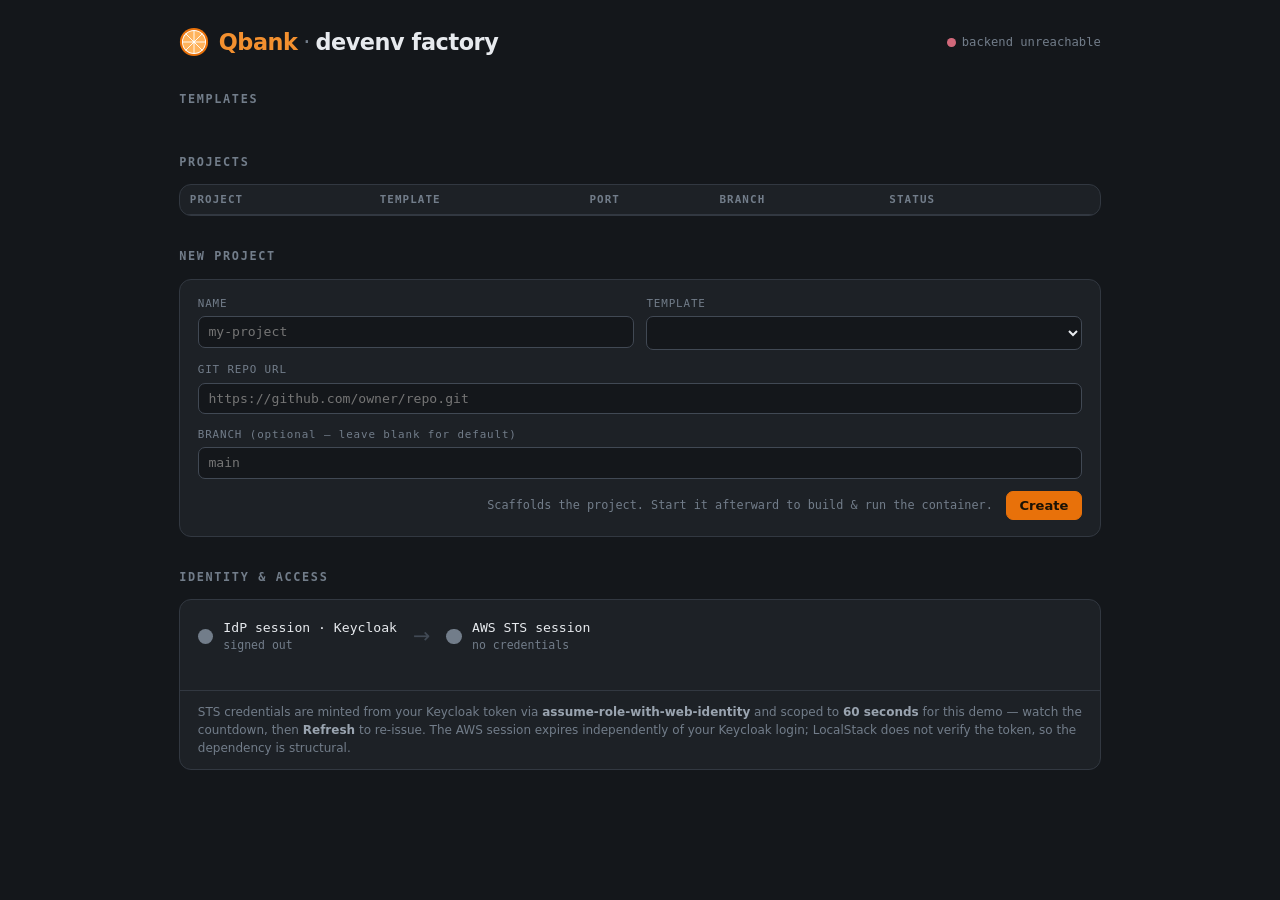
==== factory-ui/index.html @ 3a2380c1 "Initial commit: devenv CLI, templates, factory UI, install/uninstall" ====
<!DOCTYPE html>
<html lang="en">
<head>
<meta charset="utf-8">
<meta name="viewport" content="width=device-width, initial-scale=1">
<title>Qbank · devenv factory</title>
<style>
  :root {
    --bg:#14171b; --surface:#1d2126; --surface-2:#23282e;
    --ink:#e7eaee; --ink-soft:#9aa4b0; --ink-faint:#727d8a;
    --line:#323841; --line-strong:#414954;
    --accent:#e8710a; --accent-ink:#f3902f;
    --live:#4fb2a5; --live-wash:#17302d;
    --danger:#d1687a; --danger-wash:#2a1a1e;
    --mono:ui-monospace,"SF Mono",Menlo,Consolas,monospace;
    --sans:system-ui,-apple-system,"Segoe UI",Roboto,sans-serif;
  }
  * { box-sizing:border-box; }
  body { margin:0; background:var(--bg); color:var(--ink); font-family:var(--sans); line-height:1.5; }
  .wrap { max-width:960px; margin:0 auto; padding:1.6rem 1.2rem 4rem; }
  header { display:flex; align-items:center; justify-content:space-between; gap:1rem; flex-wrap:wrap; margin-bottom:.3rem; }
  .brand { display:flex; align-items:center; gap:.6rem; }
  .brand svg { width:30px; height:30px; flex:none; }
  h1 { font-size:1.4rem; margin:0; letter-spacing:-.02em; }
  h1 .q { color:var(--accent-ink); font-weight:700; }
  h1 .sep { color:var(--ink-faint); font-weight:400; margin:0 .35rem; }
  .whoami { display:flex; align-items:center; gap:.7rem; font-family:var(--mono); font-size:.78rem; color:var(--ink-soft); }
  .whoami .u::before { content:"◉ "; color:var(--live); }
  .whoami a { color:var(--ink-faint); text-decoration:none; border:1px solid var(--line-strong); padding:.2rem .55rem; border-radius:6px; }
  .whoami a:hover { color:var(--danger); border-color:var(--danger); }
  .sub { color:var(--ink-faint); font-family:var(--mono); font-size:.76rem; }
  .status-dot { display:inline-block; width:.55rem; height:.55rem; border-radius:50%; background:var(--live); margin-right:.35rem; vertical-align:middle; }
  .status-dot.down { background:var(--danger); }

  h2 { font-family:var(--mono); font-size:.74rem; letter-spacing:.14em; text-transform:uppercase; color:var(--ink-faint); margin:2rem 0 .8rem; }

  .chips { display:flex; flex-wrap:wrap; gap:.4rem; }
  .chip { font-family:var(--mono); font-size:.76rem; padding:.25rem .6rem; border-radius:6px; background:var(--surface-2); border:1px solid var(--line-strong); color:var(--ink-soft); }

  table { width:100%; border-collapse:collapse; }
  th { text-align:left; font-family:var(--mono); font-size:.68rem; letter-spacing:.1em; text-transform:uppercase; color:var(--ink-faint); font-weight:600; padding:.4rem .6rem; border-bottom:1px solid var(--line); }
  td { padding:.6rem; border-bottom:1px solid var(--line); vertical-align:middle; font-size:.9rem; }
  tr:last-child td { border-bottom:none; }
  .name { font-weight:600; }
  .meta { font-family:var(--mono); font-size:.78rem; color:var(--ink-soft); font-variant-numeric:tabular-nums; }
  .card { background:var(--surface); border:1px solid var(--line); border-radius:12px; overflow:hidden; }

  .pill { font-family:var(--mono); font-size:.72rem; padding:.15rem .5rem; border-radius:20px; display:inline-flex; align-items:center; gap:.35rem; white-space:nowrap; }
  .pill::before { content:""; width:.5rem; height:.5rem; border-radius:50%; }
  .pill.running { background:var(--live-wash); color:var(--live); }
  .pill.running::before { background:var(--live); }
  .pill.stopped { background:var(--surface-2); color:var(--ink-faint); }
  .pill.stopped::before { background:var(--ink-faint); }
  .pill.busy { background:#2c2419; color:var(--accent-ink); }
  .pill.busy::before { background:var(--accent); animation:pulse 1s infinite; }
  @keyframes pulse { 0%,100%{opacity:1} 50%{opacity:.3} }

  button { font-family:var(--sans); font-size:.82rem; font-weight:600; padding:.35rem .8rem; border-radius:7px; border:1px solid var(--line-strong); background:var(--surface-2); color:var(--ink); cursor:pointer; }
  button:hover { border-color:var(--accent); color:var(--accent-ink); }
  button:disabled { opacity:.4; cursor:not-allowed; }
  button.primary { background:var(--accent); border-color:var(--accent); color:#1a1205; }
  button.primary:hover { filter:brightness(1.08); color:#1a1205; }
  button.ghost:hover { border-color:var(--danger); color:var(--danger); }
  button.danger { color:var(--danger); }
  button.danger:hover { background:var(--danger-wash); border-color:var(--danger); color:var(--danger); }
  .actions { display:flex; gap:.4rem; justify-content:flex-end; }

  form.new { background:var(--surface); border:1px solid var(--line); border-radius:12px; padding:1rem 1.1rem; display:grid; grid-template-columns:repeat(2,1fr); gap:.8rem; }
  form.new label { font-family:var(--mono); font-size:.68rem; letter-spacing:.08em; text-transform:uppercase; color:var(--ink-faint); display:block; margin-bottom:.25rem; }
  form.new input, form.new select { width:100%; padding:.45rem .6rem; border-radius:7px; border:1px solid var(--line-strong); background:var(--bg); color:var(--ink); font-family:var(--mono); font-size:.82rem; }
  form.new input:focus, form.new select:focus { outline:2px solid var(--accent); outline-offset:0; border-color:var(--accent); }
  form.new .full { grid-column:1 / -1; }
  form.new .submit-row { grid-column:1 / -1; display:flex; justify-content:flex-end; align-items:center; gap:.8rem; }
  @media (max-width:560px){ form.new { grid-template-columns:1fr; } }

  .ssh { font-family:var(--mono); font-size:.74rem; color:var(--ink-faint); }
  .logs-link { font-family:var(--mono); font-size:.72rem; color:var(--accent-ink); text-decoration:none; margin-left:.5rem; white-space:nowrap; }
  .logs-link:hover { text-decoration:underline; }
  .toast { position:fixed; bottom:1rem; left:50%; transform:translateX(-50%); background:var(--surface-2); border:1px solid var(--line-strong); color:var(--ink); padding:.6rem 1rem; border-radius:9px; font-size:.85rem; max-width:90vw; box-shadow:0 6px 24px rgba(0,0,0,.4); opacity:0; transition:opacity .2s; pointer-events:none; }
  .toast.show { opacity:1; }
  .toast.err { border-color:var(--danger); color:var(--danger); }
  .empty { color:var(--ink-faint); font-size:.9rem; padding:1rem .6rem; }

  /* identity & access */
  .lights { display:flex; align-items:center; gap:1rem; padding:1.1rem; flex-wrap:wrap; }
  .light { display:flex; align-items:center; gap:.65rem; }
  .lamp { width:.95rem; height:.95rem; border-radius:50%; background:var(--ink-faint); flex:none; transition:.3s; }
  .light.on .lamp { background:var(--live); box-shadow:0 0 12px var(--live); }
  .light.expired .lamp { background:var(--danger); box-shadow:0 0 12px var(--danger); animation:pulse 1.2s infinite; }
  .light-name { font-family:var(--mono); font-size:.82rem; }
  .light-detail { font-family:var(--mono); font-size:.72rem; color:var(--ink-faint); font-variant-numeric:tabular-nums; }
  .light.expired .light-detail { color:var(--danger); }
  .arrow { color:var(--line-strong); font-size:1.3rem; }
  .auth-actions { display:flex; gap:.5rem; padding:0 1.1rem 1.1rem; flex-wrap:wrap; align-items:center; }
  .caveat { padding:.75rem 1.1rem; border-top:1px solid var(--line); color:var(--ink-faint); font-size:.75rem; line-height:1.5; }
  .caveat b { color:var(--ink-soft); }
</style>
</head>
<body>
<div class="wrap">
  <header>
    <div class="brand">
      <svg viewBox="0 0 100 100" xmlns="http://www.w3.org/2000/svg" role="img" aria-label="Qbank">
        <circle cx="50" cy="50" r="47" fill="#E8710A"/>
        <circle cx="50" cy="50" r="40" fill="#FFFFFF"/>
        <circle cx="50" cy="50" r="37" fill="#FFB35C"/>
        <g stroke="#FFFFFF" stroke-width="3" stroke-linecap="round">
          <line x1="50" y1="50" x2="88" y2="50"/><line x1="50" y1="50" x2="76.9" y2="76.9"/>
          <line x1="50" y1="50" x2="50" y2="88"/><line x1="50" y1="50" x2="23.1" y2="76.9"/>
          <line x1="50" y1="50" x2="12" y2="50"/><line x1="50" y1="50" x2="23.1" y2="23.1"/>
          <line x1="50" y1="50" x2="50" y2="12"/><line x1="50" y1="50" x2="76.9" y2="23.1"/>
        </g>
        <circle cx="50" cy="50" r="4.5" fill="#FFFFFF"/>
      </svg>
      <h1><span class="q">Qbank</span><span class="sep">·</span>devenv factory</h1>
    </div>
    <div class="whoami">
      <span id="whoami-user"></span>
      <span class="sub"><span id="beat" class="status-dot"></span><span id="beat-text">connecting…</span></span>
    </div>
  </header>

  <h2>Templates</h2>
  <div id="templates" class="chips"></div>

  <h2>Projects</h2>
  <div class="card">
    <table>
      <thead>
        <tr><th>Project</th><th>Template</th><th>Port</th><th>Branch</th><th>Status</th><th></th></tr>
      </thead>
      <tbody id="projects"></tbody>
    </table>
  </div>

  <h2>New project</h2>
  <form class="new" id="new-form">
    <div>
      <label for="f-name">Name</label>
      <input id="f-name" name="name" placeholder="my-project" autocomplete="off" required>
    </div>
    <div>
      <label for="f-template">Template</label>
      <select id="f-template" name="template" required></select>
    </div>
    <div class="full">
      <label for="f-repo">Git repo URL</label>
      <input id="f-repo" name="repo" placeholder="https://github.com/owner/repo.git" autocomplete="off" required>
    </div>
    <div class="full">
      <label for="f-branch">Branch <span style="text-transform:none">(optional — leave blank for default)</span></label>
      <input id="f-branch" name="branch" placeholder="main" autocomplete="off">
    </div>
    <div class="submit-row">
      <span class="ssh">Scaffolds the project. Start it afterward to build &amp; run the container.</span>
      <button type="submit" class="primary" id="create-btn">Create</button>
    </div>
  </form>

  <h2>Identity &amp; access</h2>
  <div class="card">
    <div class="lights">
      <div class="light" id="light-idp">
        <span class="lamp"></span>
        <div>
          <div class="light-name">IdP session · Keycloak</div>
          <div class="light-detail" id="idp-detail">signed out</div>
        </div>
      </div>
      <span class="arrow">→</span>
      <div class="light" id="light-sts">
        <span class="lamp"></span>
        <div>
          <div class="light-name">AWS STS session</div>
          <div class="light-detail" id="sts-detail">no credentials</div>
        </div>
      </div>
    </div>
    <div class="auth-actions" id="auth-actions"></div>
    <div class="caveat">STS credentials are minted from your Keycloak token via
      <b>assume-role-with-web-identity</b> and scoped to <b>60&nbsp;seconds</b> for this demo — watch the
      countdown, then <b>Refresh</b> to re-issue. The AWS session expires independently of your Keycloak
      login; LocalStack does not verify the token, so the dependency is structural.</div>
  </div>
</div>

<div class="toast" id="toast"></div>

<script>
const $ = s => document.querySelector(s);
let toastTimer, lastSession = null;
function toast(msg, isErr) {
  const t = $("#toast");
  t.textContent = msg;
  t.className = "toast show" + (isErr ? " err" : "");
  clearTimeout(toastTimer);
  toastTimer = setTimeout(() => t.className = "toast", 4200);
}

async function api(path, opts) {
  const r = await fetch(path, opts);
  const data = await r.json().catch(() => ({}));
  if (!r.ok) throw new Error(data.error || r.statusText);
  return data;
}

/* ---- factory panel ---- */
function pill(p) {
  if (p.action && p.action.state === "running")
    return `<span class="pill busy">${p.action.action}ing…</span>`;
  return p.running
    ? `<span class="pill running">running</span>`
    : `<span class="pill stopped">stopped</span>`;
}

function renderFactory(state) {
  $("#templates").innerHTML = state.templates.map(t => `<span class="chip">${t}</span>`).join("")
    || `<span class="empty">no templates</span>`;
  const sel = $("#f-template"), cur = sel.value;
  sel.innerHTML = state.templates.map(t => `<option>${t}</option>`).join("");
  if (cur) sel.value = cur;
  const tb = $("#projects");
  if (!state.projects.length) {
    tb.innerHTML = `<tr><td colspan="6" class="empty">No projects yet — create one below.</td></tr>`;
    return;
  }
  tb.innerHTML = state.projects.map(p => {
    const busy = p.action && p.action.state === "running";
    const startStop = p.running
      ? `<button class="ghost" onclick="doAction('${p.name}','stop')" ${busy?"disabled":""}>Stop</button>`
      : `<button onclick="doAction('${p.name}','start')" ${busy?"disabled":""}>Start</button>
         <button class="danger" onclick="deleteProject('${p.name}')" ${busy?"disabled":""}>Delete</button>`;
    const ssh = p.running ? `<div class="ssh">ssh ${p.name}</div>` : "";
    const logs = p.action ? `<a class="logs-link" href="/logs/${p.name}" target="_blank" rel="noopener">logs ↗</a>` : "";
    return `<tr>
      <td><div class="name">${p.name}</div>${ssh}</td>
      <td class="meta">${p.template}</td>
      <td class="meta">${p.port}</td>
      <td class="meta">${p.branch || "—"}</td>
      <td>${pill(p)}${logs}</td>
      <td><div class="actions">${startStop}</div></td>
    </tr>`;
  }).join("");
}

async function refresh() {
  try {
    const state = await api("/api/state");
    $("#beat").className = "status-dot";
    $("#beat-text").textContent = "backend live";
    renderFactory(state);
  } catch (e) {
    $("#beat").className = "status-dot down";
    $("#beat-text").textContent = "backend unreachable";
  }
}

async function doAction(name, action) {
  try {
    await api(`/api/projects/${name}/${action}`, { method: "POST" });
    toast(`${name}: ${action}ing…`);
    refresh();
  } catch (e) { toast(e.message, true); }
}

async function deleteProject(name) {
  if (!confirm(`Delete project "${name}"?\n\nRemoves its devenv registry entry, its ~/dev/${name} config, and the local checkout ~/projects/${name}. Any uncommitted changes there are lost. The container must already be stopped.`)) return;
  try {
    await api(`/api/projects/${name}/delete`, { method: "POST" });
    toast(`Deleted ${name}`);
    refresh();
  } catch (e) { toast(e.message, true); }
}

/* ---- identity & access ---- */
function renderSession(s) {
  lastSession = s;
  $("#whoami-user").innerHTML = s.authenticated
    ? `<span class="u">${s.user}</span> <a href="/logout">Logout</a>` : "";

  const idp = $("#light-idp");
  idp.classList.toggle("on", s.authenticated);
  $("#idp-detail").textContent = s.authenticated ? `signed in as ${s.user}` : "signed out";

  const a = $("#auth-actions");
  if (!s.auth_configured) {
    a.innerHTML = `<span class="ssh">Keycloak not configured — run ./setup_keycloak.sh</span>`;
  } else if (!s.authenticated) {
    a.innerHTML = `<button class="primary" onclick="location.href='/login'">Sign in with Keycloak</button>`;
  } else if (!s.sts) {
    a.innerHTML = `<button class="primary" onclick="assumeRole(this)">Assume role via web identity</button>`;
  } else {
    a.innerHTML = `<button class="primary" onclick="assumeRole(this)">Refresh credentials</button>
                   <span class="ssh">issued ${fmtEpoch(s.sts.minted_at)}</span>`;
  }
  updateSts();
}

/* STS light is driven by a 1s ticker so the countdown + expiry are live */
function updateSts() {
  const s = lastSession, light = $("#light-sts"), detail = $("#sts-detail");
  if (!s || !s.sts) { light.className = "light"; detail.textContent = "no credentials"; return; }
  const left = Math.round(s.sts.expires_at - Date.now() / 1000);
  if (left > 0) {
    light.className = "light on";
    detail.textContent = `active · expires in ${left}s`;
  } else {
    light.className = "light expired";
    detail.textContent = `expired ${-left}s ago — refresh to re-issue`;
  }
}

function fmtEpoch(sec) {
  if (!sec) return "—";
  return new Date(sec * 1000).toLocaleTimeString();
}

async function assumeRole(btn) {
  const label = btn.textContent;
  btn.disabled = true; btn.textContent = "Working…";
  try {
    const r = await api("/api/sts", { method: "POST" });
    toast(`STS credentials issued — valid ${r.sts.ttl}s`);
    await refreshSession();
  } catch (e) { toast(e.message, true); btn.disabled = false; btn.textContent = label; }
}

async function refreshSession() {
  try { renderSession(await api("/api/session")); } catch (e) {}
}

/* ---- new project ---- */
$("#new-form").addEventListener("submit", async ev => {
  ev.preventDefault();
  const btn = $("#create-btn");
  const body = {
    name: $("#f-name").value.trim(),
    template: $("#f-template").value,
    repo: $("#f-repo").value.trim(),
    branch: $("#f-branch").value.trim(),
  };
  btn.disabled = true; btn.textContent = "Creating…";
  try {
    await api("/api/projects", { method:"POST", headers:{"Content-Type":"application/json"}, body:JSON.stringify(body) });
    toast(`Created ${body.name}. Click Start to build & run it.`);
    $("#new-form").reset();
    refresh();
  } catch (e) { toast(e.message, true); }
  finally { btn.disabled = false; btn.textContent = "Create"; }
});

function tick() { refresh(); refreshSession(); }
tick();
setInterval(tick, 4000);
setInterval(updateSts, 1000);   // live countdown
</script>
</body>
</html>
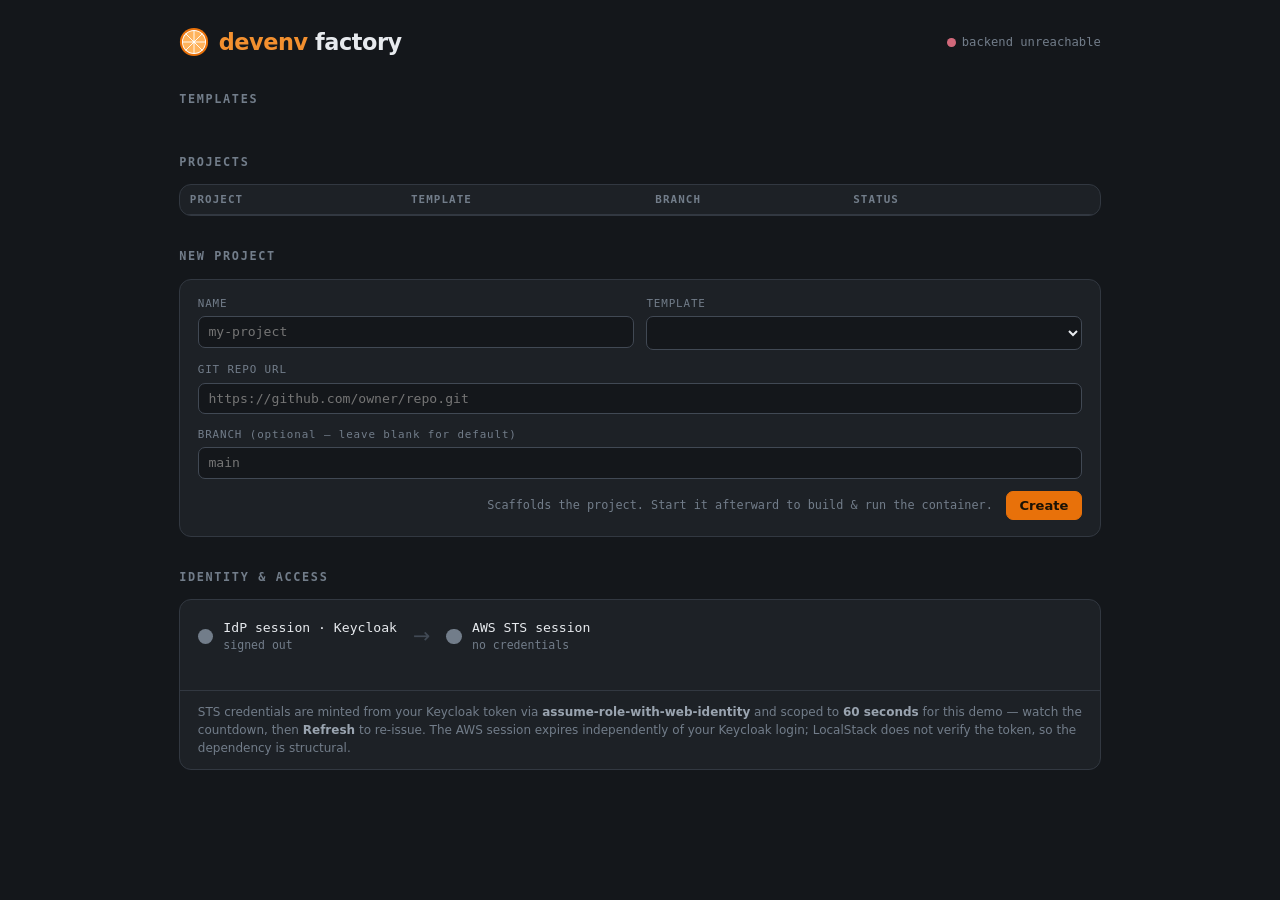
==== commit e1aa5d23: "sshpiper gateway: route remaining templates" ====
--- a/factory-ui/index.html
+++ b/factory-ui/index.html
@@ -3,7 +3,7 @@
 <head>
 <meta charset="utf-8">
 <meta name="viewport" content="width=device-width, initial-scale=1">
-<title>Qbank · devenv factory</title>
+<title>devenv factory</title>
 <style>
   :root {
     --bg:#14171b; --surface:#1d2126; --surface-2:#23282e;
@@ -100,7 +100,7 @@
 <div class="wrap">
   <header>
     <div class="brand">
-      <svg viewBox="0 0 100 100" xmlns="http://www.w3.org/2000/svg" role="img" aria-label="Qbank">
+      <svg viewBox="0 0 100 100" xmlns="http://www.w3.org/2000/svg" role="img" aria-label="devenv factory">
         <circle cx="50" cy="50" r="47" fill="#E8710A"/>
         <circle cx="50" cy="50" r="40" fill="#FFFFFF"/>
         <circle cx="50" cy="50" r="37" fill="#FFB35C"/>
@@ -112,7 +112,7 @@
         </g>
         <circle cx="50" cy="50" r="4.5" fill="#FFFFFF"/>
       </svg>
-      <h1><span class="q">Qbank</span><span class="sep">·</span>devenv factory</h1>
+      <h1><span class="q">devenv</span> factory</h1>
     </div>
     <div class="whoami">
       <span id="whoami-user"></span>
@@ -127,7 +127,7 @@
   <div class="card">
     <table>
       <thead>
-        <tr><th>Project</th><th>Template</th><th>Port</th><th>Branch</th><th>Status</th><th></th></tr>
+        <tr><th>Project</th><th>Template</th><th>Branch</th><th>Status</th><th></th></tr>
       </thead>
       <tbody id="projects"></tbody>
     </table>
@@ -221,7 +221,7 @@
   if (cur) sel.value = cur;
   const tb = $("#projects");
   if (!state.projects.length) {
-    tb.innerHTML = `<tr><td colspan="6" class="empty">No projects yet — create one below.</td></tr>`;
+    tb.innerHTML = `<tr><td colspan="5" class="empty">No projects yet — create one below.</td></tr>`;
     return;
   }
   tb.innerHTML = state.projects.map(p => {
@@ -235,7 +235,6 @@
     return `<tr>
       <td><div class="name">${p.name}</div>${ssh}</td>
       <td class="meta">${p.template}</td>
-      <td class="meta">${p.port}</td>
       <td class="meta">${p.branch || "—"}</td>
       <td>${pill(p)}${logs}</td>
       <td><div class="actions">${startStop}</div></td>
